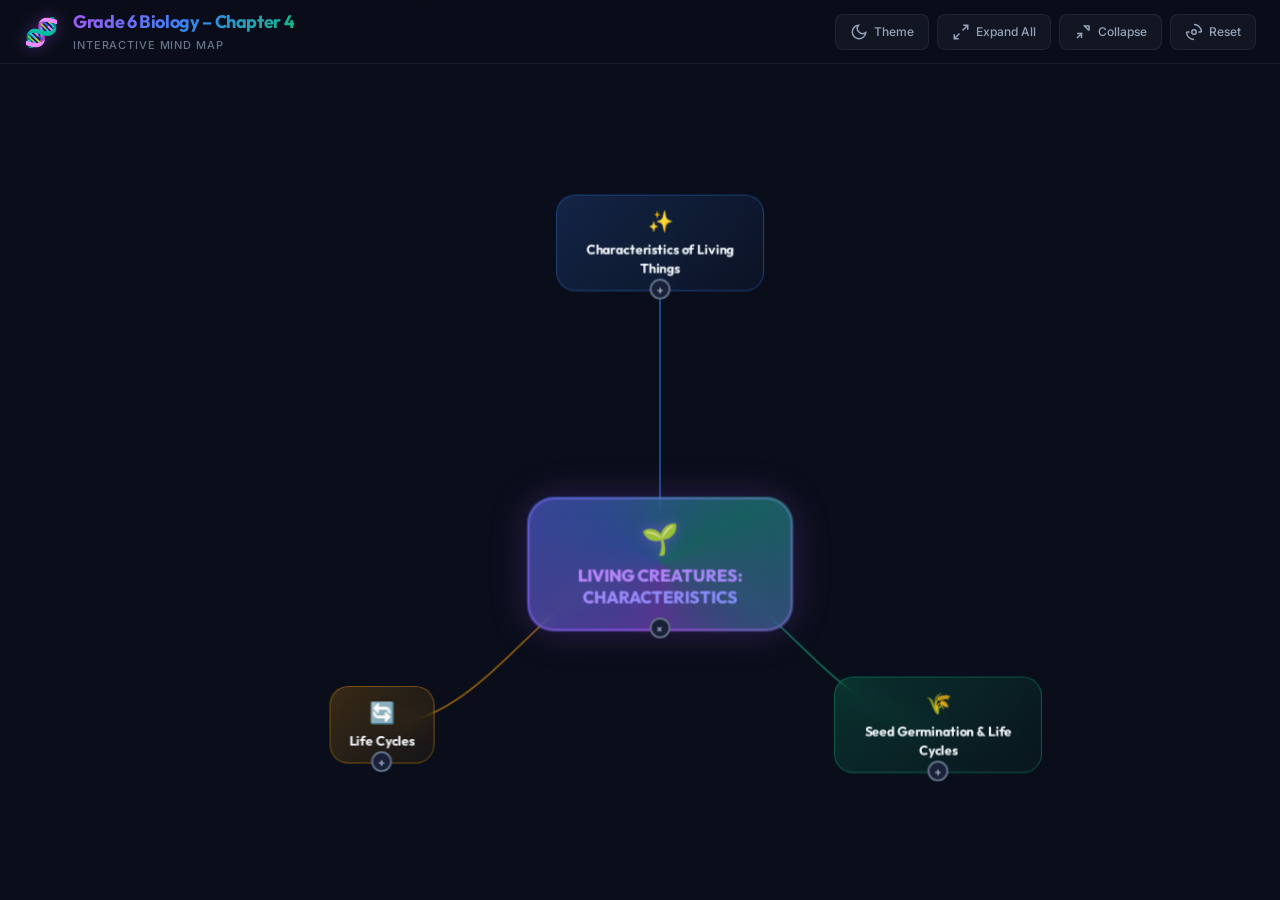
==== CBSE-6STD-Biology-CH10-LivingCreatures/index.html @ 426437a8 "Add files via upload" ====
<!DOCTYPE html>
<html lang="en">

<head>
    <meta charset="UTF-8">
    <meta name="viewport" content="width=device-width, initial-scale=1.0">
    <title>Interactive Mind Map – Grade 6 Biology Chapter 4</title>
    <meta name="description"
        content="Interactive Mind Map for NCERT Grade 6 Biology Chapter 4: Living Creatures: Characteristics. Explore subtopics, micro-concepts, examples and keywords.">
    <link
        href="https://fonts.googleapis.com/css2?family=Inter:wght@400;500;600;700;800;900&family=Outfit:wght@400;500;600;700;800&display=swap"
        rel="stylesheet">
    <link rel="stylesheet" href="style.css">
</head>

<body>
    <!-- Floating particles background -->
    <div class="particles" id="particles"></div>

    <!-- Header / Toolbar -->
    <header class="toolbar" id="toolbar">
        <div class="toolbar-left">
            <div class="logo">🧬</div>
            <div class="toolbar-title">
                <h1>Grade 6 Biology – Chapter 4</h1>
                <span class="toolbar-subtitle">Interactive Mind Map</span>
            </div>
        </div>
        <div class="toolbar-right">
            <button class="btn-tool" id="btnTheme" title="Toggle Theme">
                <svg width="18" height="18" viewBox="0 0 24 24" fill="none" stroke="currentColor" stroke-width="2"
                    class="icon-sun" style="display: none;">
                    <circle cx="12" cy="12" r="5" />
                    <line x1="12" y1="1" x2="12" y2="3" />
                    <line x1="12" y1="21" x2="12" y2="23" />
                    <line x1="4.22" y1="4.22" x2="5.64" y2="5.64" />
                    <line x1="18.36" y1="18.36" x2="19.78" y2="19.78" />
                    <line x1="1" y1="12" x2="3" y2="12" />
                    <line x1="21" y1="12" x2="23" y2="12" />
                    <line x1="4.22" y1="19.78" x2="5.64" y2="18.36" />
                    <line x1="18.36" y1="5.64" x2="19.78" y2="4.22" />
                </svg>
                <svg width="18" height="18" viewBox="0 0 24 24" fill="none" stroke="currentColor" stroke-width="2"
                    class="icon-moon">
                    <path d="M21 12.79A9 9 0 1 1 11.21 3 7 7 0 0 0 21 12.79z" />
                </svg>
                <span>Theme</span>
            </button>
            <button class="btn-tool" id="btnExpandAll" title="Expand All">
                <svg width="18" height="18" viewBox="0 0 24 24" fill="none" stroke="currentColor" stroke-width="2">
                    <path d="M15 3h6v6M9 21H3v-6M21 3l-7 7M3 21l7-7" />
                </svg>
                <span>Expand All</span>
            </button>
            <button class="btn-tool" id="btnCollapseAll" title="Collapse All">
                <svg width="18" height="18" viewBox="0 0 24 24" fill="none" stroke="currentColor" stroke-width="2">
                    <path d="M4 14h6v6M14 4h6v6M20 10l-7-7M4 20l7-7" />
                </svg>
                <span>Collapse</span>
            </button>
            <button class="btn-tool" id="btnReset" title="Reset View">
                <svg width="18" height="18" viewBox="0 0 24 24" fill="none" stroke="currentColor" stroke-width="2">
                    <circle cx="12" cy="12" r="3" />
                    <path d="M12 2a10 10 0 0 1 10 10" />
                    <path d="M12 22a10 10 0 0 1-10-10" />
                    <path d="M22 12h-4M2 12h4" />
                </svg>
                <span>Reset</span>
            </button>
        </div>
    </header>

    <!-- Main Mind Map Container -->
    <div class="mindmap-viewport" id="mindmapViewport">
        <div class="mindmap-canvas" id="mindmapCanvas">
            <!-- SVG layer for connections -->
            <svg class="connections-layer" id="connectionsLayer"></svg>
            <!-- Nodes will be generated by JS -->
        </div>
    </div>

    <!-- Detail Panel (slide-in) -->
    <div class="detail-panel" id="detailPanel">
        <button class="detail-close" id="detailClose">✕</button>
        <div class="detail-content" id="detailContent"></div>
    </div>

    <!-- Quiz Modal -->
    <div class="quiz-overlay" id="quizOverlay">
        <div class="quiz-modal" id="quizModal">
            <button class="quiz-close" id="quizClose">✕</button>
            <div class="quiz-content" id="quizContent"></div>
        </div>
    </div>

    <!-- Toast notifications -->
    <div class="toast-container" id="toastContainer"></div>

    <script src="mindmap-data.js"></script>
    <script src="mindmap.js"></script>
</body>

</html>
---- CBSE-6STD-Biology-CH10-LivingCreatures/style.css ----
/* ============================================
   DESIGN SYSTEM — Interactive Mind Map
   ============================================ */

:root {
    /* Core palette */
    --bg-primary: #0a0e1a;
    --bg-secondary: #111827;
    --bg-card: #1a2038;
    --bg-glass: rgba(26, 32, 56, 0.85);

    /* Accent colors for branches */
    --color-central: #a855f7;
    --color-central-glow: rgba(168, 85, 247, 0.4);
    --color-branch-1: #3b82f6;
    --color-branch-2: #10b981;
    --color-branch-3: #f59e0b;
    --color-branch-4: #ef4444;
    --color-branch-5: #ec4899;
    --color-branch-6: #06b6d4;

    /* Text */
    --text-primary: #f1f5f9;
    --text-secondary: #94a3b8;
    --text-muted: #64748b;

    /* Misc */
    --border-subtle: rgba(148, 163, 184, 0.1);
    --bg-toolbar: rgba(10, 14, 26, 0.9);
    --shadow-glow: 0 0 30px rgba(168, 85, 247, 0.3);
    --radius-sm: 8px;
    --radius-md: 14px;
    --radius-lg: 20px;
    --radius-xl: 28px;

    /* Transitions */
    --ease-smooth: cubic-bezier(0.25, 0.46, 0.45, 0.94);
    --ease-bounce: cubic-bezier(0.68, -0.55, 0.265, 1.55);
}

/* ============ LIGHT THEME ============ */
body.light-theme {
    /* Core palette */
    --bg-primary: #f8fafc;
    --bg-secondary: #ffffff;
    --bg-card: #ffffff;
    --bg-glass: rgba(255, 255, 255, 0.85);

    /* Text */
    --text-primary: #0f172a;
    --text-secondary: #334155;
    --text-muted: #64748b;

    /* Misc */
    --border-subtle: rgba(15, 23, 42, 0.1);
    --bg-toolbar: rgba(248, 250, 252, 0.9);
    --shadow-glow: 0 4px 20px rgba(0, 0, 0, 0.08);
}

body.light-theme .icon-moon {
    display: none !important;
}

body.light-theme .icon-sun {
    display: block !important;
}

/* ============ RESET ============ */
*,
*::before,
*::after {
    margin: 0;
    padding: 0;
    box-sizing: border-box;
}

html {
    scroll-behavior: smooth;
}

body {
    font-family: 'Inter', 'Outfit', -apple-system, sans-serif;
    background: var(--bg-primary);
    color: var(--text-primary);
    overflow: hidden;
    height: 100vh;
    width: 100vw;
    -webkit-font-smoothing: antialiased;
}

/* ============ PARTICLES BG ============ */
.particles {
    position: fixed;
    top: 0;
    left: 0;
    width: 100%;
    height: 100%;
    pointer-events: none;
    z-index: 0;
    overflow: hidden;
}

.particle {
    position: absolute;
    border-radius: 50%;
    opacity: 0.15;
    animation: floatParticle linear infinite;
}

@keyframes floatParticle {
    0% {
        transform: translateY(100vh) scale(0);
        opacity: 0;
    }

    10% {
        opacity: 0.15;
    }

    90% {
        opacity: 0.15;
    }

    100% {
        transform: translateY(-10vh) scale(1);
        opacity: 0;
    }
}

/* ============ TOOLBAR ============ */
.toolbar {
    position: fixed;
    top: 0;
    left: 0;
    right: 0;
    height: 64px;
    background: var(--bg-toolbar);
    backdrop-filter: blur(20px);
    -webkit-backdrop-filter: blur(20px);
    border-bottom: 1px solid var(--border-subtle);
    display: flex;
    align-items: center;
    justify-content: space-between;
    padding: 0 24px;
    z-index: 100;
}

.toolbar-left {
    display: flex;
    align-items: center;
    gap: 14px;
}

.logo {
    font-size: 28px;
    filter: drop-shadow(0 0 8px var(--color-central-glow));
}

.toolbar-title h1 {
    font-family: 'Outfit', sans-serif;
    font-size: 18px;
    font-weight: 700;
    background: linear-gradient(135deg, #a855f7, #3b82f6, #10b981);
    -webkit-background-clip: text;
    -webkit-text-fill-color: transparent;
    background-clip: text;
    letter-spacing: -0.02em;
}

.toolbar-subtitle {
    font-size: 11px;
    color: var(--text-muted);
    font-weight: 500;
    text-transform: uppercase;
    letter-spacing: 0.08em;
}

.toolbar-right {
    display: flex;
    gap: 8px;
}

.btn-tool {
    display: flex;
    align-items: center;
    gap: 6px;
    padding: 8px 14px;
    background: rgba(255, 255, 255, 0.04);
    border: 1px solid var(--border-subtle);
    border-radius: var(--radius-sm);
    color: var(--text-secondary);
    font-family: 'Inter', sans-serif;
    font-size: 12px;
    font-weight: 500;
    cursor: pointer;
    transition: all 0.25s var(--ease-smooth);
}

.btn-tool:hover {
    background: rgba(168, 85, 247, 0.1);
    border-color: rgba(168, 85, 247, 0.3);
    color: var(--text-primary);
    transform: translateY(-1px);
}

/* ============ MINDMAP VIEWPORT ============ */
.mindmap-viewport {
    position: fixed;
    top: 64px;
    left: 0;
    right: 0;
    bottom: 0;
    overflow: hidden;
    z-index: 1;
    cursor: grab;
}

.mindmap-viewport:active {
    cursor: grabbing;
}

.mindmap-canvas {
    position: absolute;
    width: 6000px;
    height: 4000px;
    transform-origin: 0 0;
    will-change: transform;
}

.connections-layer {
    position: absolute;
    top: 0;
    left: 0;
    width: 100%;
    height: 100%;
    pointer-events: none;
    z-index: 1;
}

/* ============ MIND MAP NODE ============ */
.mm-node {
    position: absolute;
    border-radius: var(--radius-md);
    padding: 14px 20px;
    cursor: pointer;
    user-select: none;
    transition: all 0.4s var(--ease-smooth);
    z-index: 10;
    transform: scale(0);
    opacity: 0;
    backdrop-filter: blur(12px);
    -webkit-backdrop-filter: blur(12px);
    max-width: 240px;
    text-align: center;
}

.mm-node.visible {
    transform: scale(1);
    opacity: 1;
}

.mm-node:hover {
    z-index: 20;
    transform: scale(1.08);
    box-shadow: var(--shadow-glow);
}

.mm-node.pulse {
    animation: nodePulse 0.6s var(--ease-bounce);
}

@keyframes nodePulse {
    0% {
        transform: scale(1);
    }

    40% {
        transform: scale(1.15);
    }

    100% {
        transform: scale(1);
    }
}

/* Central node */
.mm-node.level-0 {
    background: linear-gradient(135deg, rgba(168, 85, 247, 0.25), rgba(59, 130, 246, 0.2));
    border: 2px solid rgba(168, 85, 247, 0.6);
    box-shadow: 0 0 40px rgba(168, 85, 247, 0.25), inset 0 0 30px rgba(168, 85, 247, 0.05);
    padding: 22px 30px;
    max-width: 280px;
    border-radius: var(--radius-xl);
}

.mm-node.level-0 .node-label {
    font-family: 'Outfit', sans-serif;
    font-size: 18px;
    font-weight: 800;
    background: linear-gradient(135deg, #c084fc, #818cf8);
    -webkit-background-clip: text;
    -webkit-text-fill-color: transparent;
    background-clip: text;
}

.mm-node.level-0 .node-emoji {
    font-size: 32px;
    display: block;
    margin-bottom: 8px;
    filter: drop-shadow(0 0 6px rgba(168, 85, 247, 0.5));
}

.mm-node.level-0::before {
    content: '';
    position: absolute;
    inset: -3px;
    border-radius: var(--radius-xl);
    background: conic-gradient(from 180deg, #a855f7, #3b82f6, #10b981, #a855f7);
    z-index: -1;
    opacity: 0.4;
    animation: rotateBorder 6s linear infinite;
}

@keyframes rotateBorder {
    100% {
        filter: hue-rotate(360deg);
    }
}

/* Primary branches (Level 1) */
.mm-node.level-1 {
    padding: 14px 20px;
    border-radius: var(--radius-lg);
    max-width: 220px;
}

.mm-node.level-1 .node-label {
    font-family: 'Outfit', sans-serif;
    font-size: 14px;
    font-weight: 700;
    letter-spacing: -0.01em;
}

.mm-node.level-1 .node-emoji {
    font-size: 22px;
    display: block;
    margin-bottom: 6px;
}

/* Secondary branches (Level 2) */
.mm-node.level-2 {
    padding: 10px 16px;
    border-radius: var(--radius-md);
    max-width: 200px;
}

.mm-node.level-2 .node-label {
    font-size: 12px;
    font-weight: 600;
}

.mm-node.level-2 .node-emoji {
    font-size: 16px;
    margin-right: 6px;
}

/* Tertiary branches (Level 3) */
.mm-node.level-3 {
    padding: 8px 14px;
    border-radius: var(--radius-sm);
    max-width: 180px;
}

.mm-node.level-3 .node-label {
    font-size: 11px;
    font-weight: 500;
    color: var(--text-secondary);
}

.mm-node.level-3 .node-emoji {
    font-size: 13px;
    margin-right: 4px;
}

/* Node expand indicator */
.node-expand-btn {
    position: absolute;
    bottom: -10px;
    left: 50%;
    transform: translateX(-50%);
    width: 22px;
    height: 22px;
    border-radius: 50%;
    background: var(--bg-card);
    border: 2px solid var(--text-muted);
    display: flex;
    align-items: center;
    justify-content: center;
    font-size: 12px;
    font-weight: 700;
    color: var(--text-secondary);
    cursor: pointer;
    transition: all 0.3s var(--ease-smooth);
    z-index: 15;
}

.node-expand-btn:hover {
    transform: translateX(-50%) scale(1.2);
    border-color: var(--color-central);
    color: var(--color-central);
}

.node-expand-btn.expanded {
    transform: translateX(-50%) rotate(45deg);
}

/* Node info icon */
.node-info-btn {
    position: absolute;
    top: -8px;
    right: -8px;
    width: 20px;
    height: 20px;
    border-radius: 50%;
    background: rgba(59, 130, 246, 0.8);
    border: none;
    color: white;
    font-size: 11px;
    font-weight: 700;
    cursor: pointer;
    display: flex;
    align-items: center;
    justify-content: center;
    opacity: 0;
    transition: all 0.3s var(--ease-smooth);
}

.mm-node:hover .node-info-btn {
    opacity: 1;
}

.node-info-btn:hover {
    transform: scale(1.2);
    background: rgba(59, 130, 246, 1);
}

/* Branch color themes */
.branch-1 {
    --branch-color: var(--color-branch-1);
}

.branch-2 {
    --branch-color: var(--color-branch-2);
}

.branch-3 {
    --branch-color: var(--color-branch-3);
}

.branch-4 {
    --branch-color: var(--color-branch-4);
}

.branch-5 {
    --branch-color: var(--color-branch-5);
}

.branch-6 {
    --branch-color: var(--color-branch-6);
}

.mm-node.level-1.branch-1 {
    background: linear-gradient(135deg, rgba(59, 130, 246, 0.2), rgba(59, 130, 246, 0.05));
    border: 1.5px solid rgba(59, 130, 246, 0.4);
}

.mm-node.level-1.branch-2 {
    background: linear-gradient(135deg, rgba(16, 185, 129, 0.2), rgba(16, 185, 129, 0.05));
    border: 1.5px solid rgba(16, 185, 129, 0.4);
}

.mm-node.level-1.branch-3 {
    background: linear-gradient(135deg, rgba(245, 158, 11, 0.2), rgba(245, 158, 11, 0.05));
    border: 1.5px solid rgba(245, 158, 11, 0.4);
}

.mm-node.level-1.branch-4 {
    background: linear-gradient(135deg, rgba(239, 68, 68, 0.2), rgba(239, 68, 68, 0.05));
    border: 1.5px solid rgba(239, 68, 68, 0.4);
}

.mm-node.level-1.branch-5 {
    background: linear-gradient(135deg, rgba(236, 72, 153, 0.2), rgba(236, 72, 153, 0.05));
    border: 1.5px solid rgba(236, 72, 153, 0.4);
}

.mm-node.level-1.branch-6 {
    background: linear-gradient(135deg, rgba(6, 182, 212, 0.2), rgba(6, 182, 212, 0.05));
    border: 1.5px solid rgba(6, 182, 212, 0.4);
}

.mm-node.level-2.branch-1,
.mm-node.level-3.branch-1 {
    background: rgba(59, 130, 246, 0.08);
    border: 1px solid rgba(59, 130, 246, 0.25);
}

.mm-node.level-2.branch-2,
.mm-node.level-3.branch-2 {
    background: rgba(16, 185, 129, 0.08);
    border: 1px solid rgba(16, 185, 129, 0.25);
}

.mm-node.level-2.branch-3,
.mm-node.level-3.branch-3 {
    background: rgba(245, 158, 11, 0.08);
    border: 1px solid rgba(245, 158, 11, 0.25);
}

.mm-node.level-2.branch-4,
.mm-node.level-3.branch-4 {
    background: rgba(239, 68, 68, 0.08);
    border: 1px solid rgba(239, 68, 68, 0.25);
}

.mm-node.level-2.branch-5,
.mm-node.level-3.branch-5 {
    background: rgba(236, 72, 153, 0.08);
    border: 1px solid rgba(236, 72, 153, 0.25);
}

.mm-node.level-2.branch-6,
.mm-node.level-3.branch-6 {
    background: rgba(6, 182, 212, 0.08);
    border: 1px solid rgba(6, 182, 212, 0.25);
}

/* Connection paths */
.connection-path {
    fill: none;
    stroke-width: 2;
    opacity: 0.5;
    transition: opacity 0.4s var(--ease-smooth);
}

.connection-path.branch-1 {
    stroke: var(--color-branch-1);
}

.connection-path.branch-2 {
    stroke: var(--color-branch-2);
}

.connection-path.branch-3 {
    stroke: var(--color-branch-3);
}

.connection-path.branch-4 {
    stroke: var(--color-branch-4);
}

.connection-path.branch-5 {
    stroke: var(--color-branch-5);
}

.connection-path.branch-6 {
    stroke: var(--color-branch-6);
}

.connection-path.central {
    stroke: var(--color-central);
}

/* ============ DETAIL PANEL ============ */
.detail-panel {
    position: fixed;
    top: 64px;
    right: -460px;
    width: 440px;
    bottom: 0;
    background: rgba(17, 24, 39, 0.97);
    backdrop-filter: blur(30px);
    -webkit-backdrop-filter: blur(30px);
    border-left: 1px solid var(--border-subtle);
    z-index: 90;
    transition: right 0.45s var(--ease-smooth);
    overflow-y: auto;
    padding: 28px 24px;
}

.detail-panel.open {
    right: 0;
}

.detail-close {
    position: absolute;
    top: 16px;
    right: 16px;
    width: 32px;
    height: 32px;
    border-radius: 50%;
    background: rgba(255, 255, 255, 0.05);
    border: 1px solid var(--border-subtle);
    color: var(--text-secondary);
    font-size: 16px;
    cursor: pointer;
    display: flex;
    align-items: center;
    justify-content: center;
    transition: all 0.25s var(--ease-smooth);
}

.detail-close:hover {
    background: rgba(239, 68, 68, 0.15);
    border-color: rgba(239, 68, 68, 0.3);
    color: #ef4444;
}

.detail-content h2 {
    font-family: 'Outfit', sans-serif;
    font-size: 22px;
    font-weight: 800;
    margin-bottom: 8px;
    background: linear-gradient(135deg, #c084fc, #60a5fa);
    -webkit-background-clip: text;
    -webkit-text-fill-color: transparent;
    background-clip: text;
}

.detail-content .detail-emoji {
    font-size: 40px;
    margin-bottom: 12px;
    display: block;
}

.detail-content .detail-description {
    font-size: 14px;
    line-height: 1.7;
    color: var(--text-secondary);
    margin-bottom: 20px;
}

.detail-content .detail-section {
    margin-bottom: 20px;
}

.detail-content .detail-section h3 {
    font-size: 13px;
    font-weight: 700;
    text-transform: uppercase;
    letter-spacing: 0.05em;
    color: var(--text-muted);
    margin-bottom: 10px;
    display: flex;
    align-items: center;
    gap: 6px;
}

.detail-content .keyword-tags {
    display: flex;
    flex-wrap: wrap;
    gap: 6px;
}

.detail-content .keyword-tag {
    padding: 5px 12px;
    font-size: 11px;
    font-weight: 600;
    border-radius: 20px;
    background: rgba(168, 85, 247, 0.1);
    border: 1px solid rgba(168, 85, 247, 0.25);
    color: #c084fc;
    transition: all 0.25s var(--ease-smooth);
}

.detail-content .keyword-tag:hover {
    background: rgba(168, 85, 247, 0.2);
    transform: translateY(-1px);
}

.detail-content .fact-card {
    background: rgba(59, 130, 246, 0.08);
    border: 1px solid rgba(59, 130, 246, 0.2);
    border-radius: var(--radius-md);
    padding: 14px 16px;
    margin-bottom: 10px;
}

.detail-content .fact-card p {
    font-size: 13px;
    line-height: 1.6;
    color: var(--text-secondary);
}

.detail-content .fact-card .fact-icon {
    font-size: 20px;
    margin-bottom: 8px;
    display: block;
}

.detail-content .quiz-btn {
    display: flex;
    align-items: center;
    gap: 8px;
    width: 100%;
    padding: 14px 20px;
    background: linear-gradient(135deg, rgba(168, 85, 247, 0.2), rgba(59, 130, 246, 0.15));
    border: 1px solid rgba(168, 85, 247, 0.3);
    border-radius: var(--radius-md);
    color: var(--text-primary);
    font-family: 'Inter', sans-serif;
    font-size: 14px;
    font-weight: 600;
    cursor: pointer;
    transition: all 0.3s var(--ease-smooth);
    margin-top: 10px;
}

.detail-content .quiz-btn:hover {
    background: linear-gradient(135deg, rgba(168, 85, 247, 0.3), rgba(59, 130, 246, 0.25));
    transform: translateY(-2px);
    box-shadow: 0 8px 25px rgba(168, 85, 247, 0.2);
}

/* ============ QUIZ MODAL ============ */
.quiz-overlay {
    position: fixed;
    inset: 0;
    background: rgba(0, 0, 0, 0.7);
    backdrop-filter: blur(8px);
    -webkit-backdrop-filter: blur(8px);
    z-index: 200;
    display: flex;
    align-items: center;
    justify-content: center;
    opacity: 0;
    pointer-events: none;
    transition: opacity 0.35s var(--ease-smooth);
}

.quiz-overlay.open {
    opacity: 1;
    pointer-events: all;
}

.quiz-modal {
    background: var(--bg-secondary);
    border: 1px solid var(--border-subtle);
    border-radius: var(--radius-lg);
    padding: 32px;
    max-width: 500px;
    width: 90%;
    position: relative;
    transform: scale(0.9) translateY(20px);
    transition: transform 0.4s var(--ease-bounce);
}

.quiz-overlay.open .quiz-modal {
    transform: scale(1) translateY(0);
}

.quiz-close {
    position: absolute;
    top: 14px;
    right: 14px;
    width: 28px;
    height: 28px;
    border-radius: 50%;
    background: rgba(255, 255, 255, 0.05);
    border: 1px solid var(--border-subtle);
    color: var(--text-secondary);
    font-size: 14px;
    cursor: pointer;
    display: flex;
    align-items: center;
    justify-content: center;
}

.quiz-content h3 {
    font-family: 'Outfit', sans-serif;
    font-size: 20px;
    font-weight: 700;
    margin-bottom: 6px;
    color: var(--text-primary);
}

.quiz-content .quiz-topic {
    font-size: 12px;
    color: var(--text-muted);
    text-transform: uppercase;
    letter-spacing: 0.05em;
    margin-bottom: 18px;
}

.quiz-content .quiz-question {
    font-size: 15px;
    line-height: 1.6;
    color: var(--text-secondary);
    margin-bottom: 20px;
}

.quiz-content .quiz-options {
    display: flex;
    flex-direction: column;
    gap: 10px;
}

.quiz-content .quiz-option {
    display: flex;
    align-items: center;
    gap: 12px;
    padding: 14px 18px;
    border-radius: var(--radius-md);
    background: rgba(255, 255, 255, 0.03);
    border: 1px solid var(--border-subtle);
    cursor: pointer;
    transition: all 0.25s var(--ease-smooth);
    font-size: 14px;
    color: var(--text-secondary);
}

.quiz-content .quiz-option:hover {
    background: rgba(168, 85, 247, 0.08);
    border-color: rgba(168, 85, 247, 0.3);
    color: var(--text-primary);
}

.quiz-content .quiz-option.correct {
    background: rgba(16, 185, 129, 0.15);
    border-color: rgba(16, 185, 129, 0.4);
    color: #10b981;
}

.quiz-content .quiz-option.incorrect {
    background: rgba(239, 68, 68, 0.12);
    border-color: rgba(239, 68, 68, 0.35);
    color: #ef4444;
}

.quiz-content .quiz-option .option-letter {
    width: 28px;
    height: 28px;
    border-radius: 50%;
    background: rgba(255, 255, 255, 0.05);
    font-weight: 700;
    font-size: 12px;
    display: flex;
    align-items: center;
    justify-content: center;
    flex-shrink: 0;
}

.quiz-feedback {
    margin-top: 16px;
    padding: 14px 16px;
    border-radius: var(--radius-md);
    font-size: 13px;
    line-height: 1.6;
    display: none;
}

.quiz-feedback.show {
    display: block;
}

.quiz-feedback.correct-fb {
    background: rgba(16, 185, 129, 0.1);
    border: 1px solid rgba(16, 185, 129, 0.25);
    color: #6ee7b7;
}

.quiz-feedback.incorrect-fb {
    background: rgba(239, 68, 68, 0.1);
    border: 1px solid rgba(239, 68, 68, 0.25);
    color: #fca5a5;
}

.quiz-next-btn {
    margin-top: 16px;
    padding: 12px 24px;
    background: linear-gradient(135deg, var(--color-central), var(--color-branch-1));
    border: none;
    border-radius: var(--radius-sm);
    color: white;
    font-family: 'Inter', sans-serif;
    font-size: 14px;
    font-weight: 600;
    cursor: pointer;
    display: none;
    transition: all 0.25s var(--ease-smooth);
}

.quiz-next-btn.show {
    display: inline-block;
}

.quiz-next-btn:hover {
    transform: translateY(-2px);
    box-shadow: 0 6px 20px rgba(168, 85, 247, 0.3);
}

/* ============ TOAST ============ */
.toast-container {
    position: fixed;
    bottom: 24px;
    left: 50%;
    transform: translateX(-50%);
    z-index: 300;
    display: flex;
    flex-direction: column;
    align-items: center;
    gap: 8px;
}

.toast {
    padding: 12px 24px;
    background: rgba(17, 24, 39, 0.95);
    backdrop-filter: blur(12px);
    border: 1px solid var(--border-subtle);
    border-radius: var(--radius-sm);
    font-size: 13px;
    font-weight: 500;
    color: var(--text-primary);
    animation: toastIn 0.4s var(--ease-bounce), toastOut 0.4s 2.6s var(--ease-smooth) forwards;
    box-shadow: 0 8px 30px rgba(0, 0, 0, 0.4);
}

.toast.success {
    border-color: rgba(16, 185, 129, 0.3);
}

.toast.info {
    border-color: rgba(59, 130, 246, 0.3);
}

@keyframes toastIn {
    from {
        transform: translateY(20px);
        opacity: 0;
    }

    to {
        transform: translateY(0);
        opacity: 1;
    }
}

@keyframes toastOut {
    from {
        transform: translateY(0);
        opacity: 1;
    }

    to {
        transform: translateY(20px);
        opacity: 0;
    }
}

/* ============ SCROLLBAR ============ */
::-webkit-scrollbar {
    width: 6px;
}

::-webkit-scrollbar-track {
    background: transparent;
}

::-webkit-scrollbar-thumb {
    background: rgba(148, 163, 184, 0.15);
    border-radius: 3px;
}

::-webkit-scrollbar-thumb:hover {
    background: rgba(148, 163, 184, 0.25);
}

/* ============ RESPONSIVE ============ */
@media (max-width: 768px) {
    .toolbar-right .btn-tool span {
        display: none;
    }

    .btn-tool {
        padding: 8px 10px;
    }

    .detail-panel {
        width: 100%;
        right: -100%;
    }

    .toolbar-title h1 {
        font-size: 15px;
    }

    .mm-node.level-0 {
        padding: 16px 22px;
        max-width: 220px;
    }

    .mm-node.level-0 .node-label {
        font-size: 15px;
    }
}
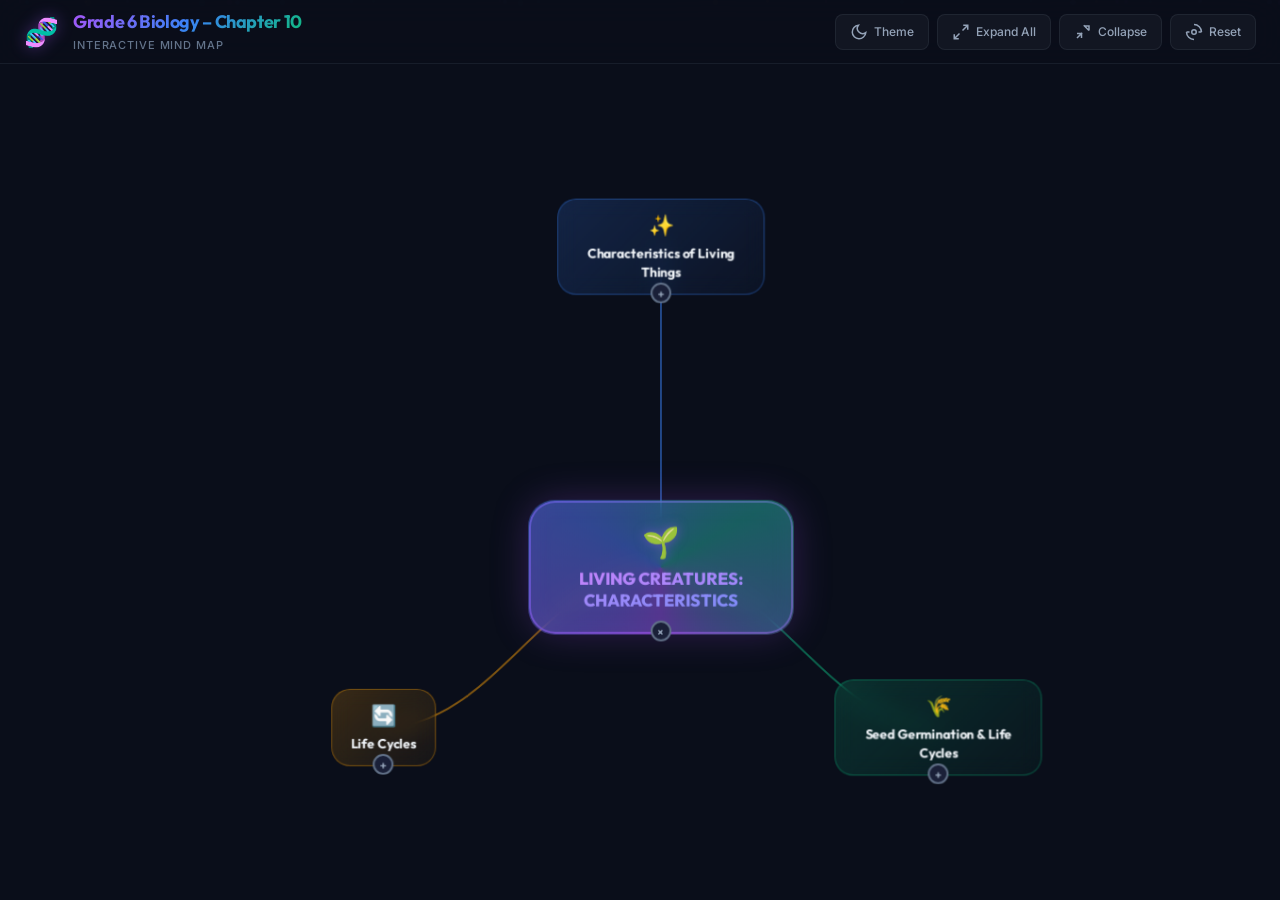
==== commit c4cf54ad: "Add files via upload" ====
--- a/CBSE-6STD-Biology-CH10-LivingCreatures/index.html
+++ b/CBSE-6STD-Biology-CH10-LivingCreatures/index.html
@@ -4,9 +4,9 @@
 <head>
     <meta charset="UTF-8">
     <meta name="viewport" content="width=device-width, initial-scale=1.0">
-    <title>Interactive Mind Map – Grade 6 Biology Chapter 4</title>
+    <title>Interactive Mind Map – Grade 6 Biology Chapter 10</title>
     <meta name="description"
-        content="Interactive Mind Map for NCERT Grade 6 Biology Chapter 4: Living Creatures: Characteristics. Explore subtopics, micro-concepts, examples and keywords.">
+        content="Interactive Mind Map for NCERT Grade 6 Biology Chapter 10: Living Creatures: Exploring their Characteristics. Explore subtopics, micro-concepts, examples and keywords.">
     <link
         href="https://fonts.googleapis.com/css2?family=Inter:wght@400;500;600;700;800;900&family=Outfit:wght@400;500;600;700;800&display=swap"
         rel="stylesheet">
@@ -22,7 +22,7 @@
         <div class="toolbar-left">
             <div class="logo">🧬</div>
             <div class="toolbar-title">
-                <h1>Grade 6 Biology – Chapter 4</h1>
+                <h1>Grade 6 Biology – Chapter 10</h1>
                 <span class="toolbar-subtitle">Interactive Mind Map</span>
             </div>
         </div>
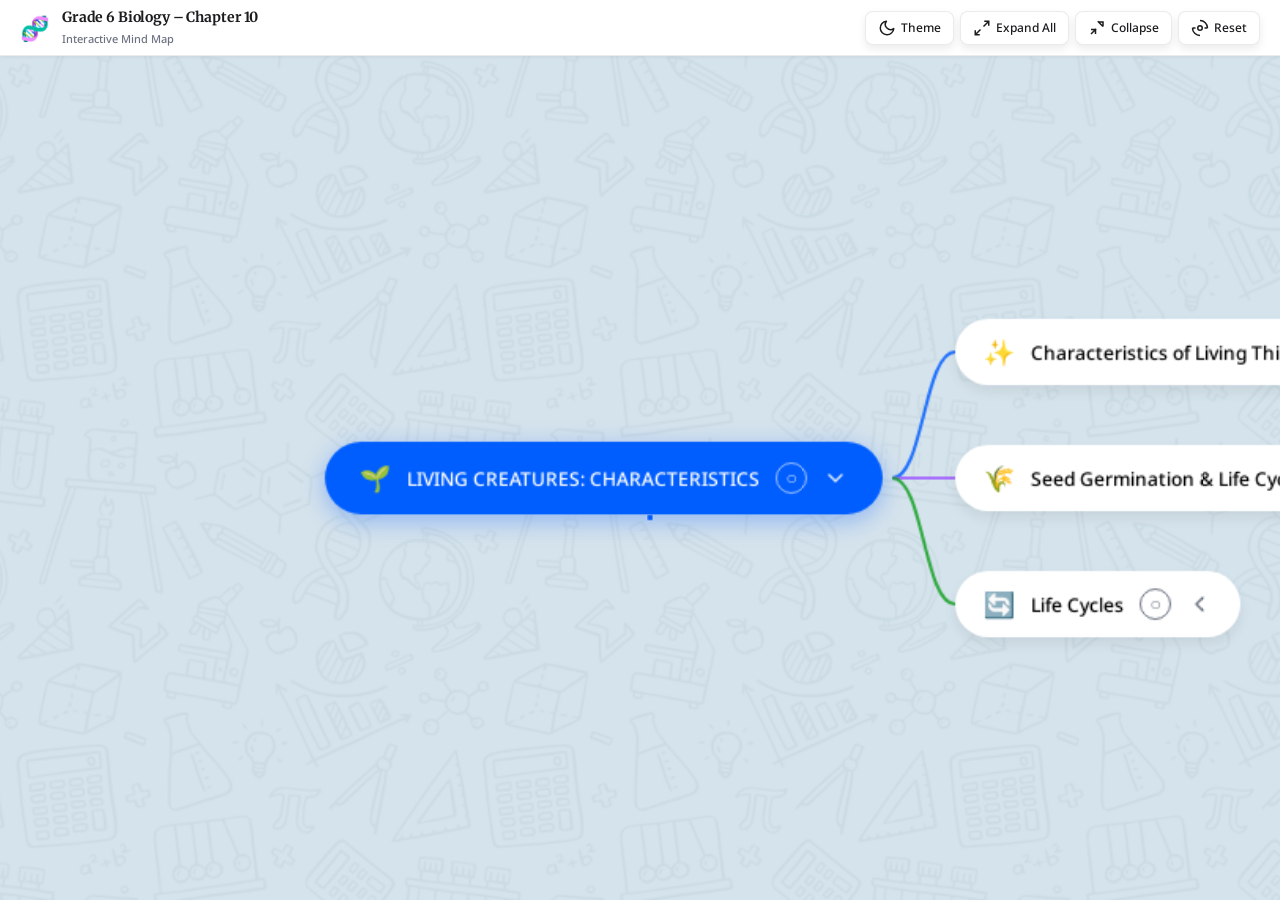
==== commit 33be067b: "Add files via upload" ====
--- a/CBSE-6STD-Biology-CH10-LivingCreatures/index.html
+++ b/CBSE-6STD-Biology-CH10-LivingCreatures/index.html
@@ -8,7 +8,7 @@
     <meta name="description"
         content="Interactive Mind Map for NCERT Grade 6 Biology Chapter 10: Living Creatures: Exploring their Characteristics. Explore subtopics, micro-concepts, examples and keywords.">
     <link
-        href="https://fonts.googleapis.com/css2?family=Inter:wght@400;500;600;700;800;900&family=Outfit:wght@400;500;600;700;800&display=swap"
+        href="https://fonts.googleapis.com/css2?family=Merriweather:wght@400;700&family=Noto+Sans:wght@400;500;600;700&display=swap"
         rel="stylesheet">
     <link rel="stylesheet" href="style.css">
 </head>
@@ -28,21 +28,21 @@
         </div>
         <div class="toolbar-right">
             <button class="btn-tool" id="btnTheme" title="Toggle Theme">
-                <svg width="18" height="18" viewBox="0 0 24 24" fill="none" stroke="currentColor" stroke-width="2"
-                    class="icon-sun" style="display: none;">
-                    <circle cx="12" cy="12" r="5" />
-                    <line x1="12" y1="1" x2="12" y2="3" />
-                    <line x1="12" y1="21" x2="12" y2="23" />
-                    <line x1="4.22" y1="4.22" x2="5.64" y2="5.64" />
-                    <line x1="18.36" y1="18.36" x2="19.78" y2="19.78" />
-                    <line x1="1" y1="12" x2="3" y2="12" />
-                    <line x1="21" y1="12" x2="23" y2="12" />
-                    <line x1="4.22" y1="19.78" x2="5.64" y2="18.36" />
-                    <line x1="18.36" y1="5.64" x2="19.78" y2="4.22" />
+                <!-- Sun icon (shown in dark mode to switch to light) -->
+                <svg class="icon-sun" width="18" height="18" viewBox="0 0 24 24" fill="none" stroke="currentColor" stroke-width="2" stroke-linecap="round" stroke-linejoin="round">
+                    <circle cx="12" cy="12" r="5"/>
+                    <line x1="12" y1="1" x2="12" y2="3"/>
+                    <line x1="12" y1="21" x2="12" y2="23"/>
+                    <line x1="4.22" y1="4.22" x2="5.64" y2="5.64"/>
+                    <line x1="18.36" y1="18.36" x2="19.78" y2="19.78"/>
+                    <line x1="1" y1="12" x2="3" y2="12"/>
+                    <line x1="21" y1="12" x2="23" y2="12"/>
+                    <line x1="4.22" y1="19.78" x2="5.64" y2="18.36"/>
+                    <line x1="18.36" y1="5.64" x2="19.78" y2="4.22"/>
                 </svg>
-                <svg width="18" height="18" viewBox="0 0 24 24" fill="none" stroke="currentColor" stroke-width="2"
-                    class="icon-moon">
-                    <path d="M21 12.79A9 9 0 1 1 11.21 3 7 7 0 0 0 21 12.79z" />
+                <!-- Moon icon (shown in light mode to switch to dark) -->
+                <svg class="icon-moon" width="18" height="18" viewBox="0 0 24 24" fill="none" stroke="currentColor" stroke-width="2" stroke-linecap="round" stroke-linejoin="round">
+                    <path d="M21 12.79A9 9 0 1 1 11.21 3 7 7 0 0 0 21 12.79z"/>
                 </svg>
                 <span>Theme</span>
             </button>
@@ -100,4 +100,4 @@
     <script src="mindmap.js"></script>
 </body>
 
-</html>
+</html>
--- a/CBSE-6STD-Biology-CH10-LivingCreatures/style.css
+++ b/CBSE-6STD-Biology-CH10-LivingCreatures/style.css
@@ -1,1005 +1,787 @@
-/* ============================================
-   DESIGN SYSTEM — Interactive Mind Map
-   ============================================ */
-
-:root {
-    /* Core palette */
-    --bg-primary: #0a0e1a;
-    --bg-secondary: #111827;
-    --bg-card: #1a2038;
-    --bg-glass: rgba(26, 32, 56, 0.85);
-
-    /* Accent colors for branches */
-    --color-central: #a855f7;
-    --color-central-glow: rgba(168, 85, 247, 0.4);
-    --color-branch-1: #3b82f6;
-    --color-branch-2: #10b981;
-    --color-branch-3: #f59e0b;
-    --color-branch-4: #ef4444;
-    --color-branch-5: #ec4899;
-    --color-branch-6: #06b6d4;
-
-    /* Text */
-    --text-primary: #f1f5f9;
-    --text-secondary: #94a3b8;
-    --text-muted: #64748b;
-
-    /* Misc */
-    --border-subtle: rgba(148, 163, 184, 0.1);
-    --bg-toolbar: rgba(10, 14, 26, 0.9);
-    --shadow-glow: 0 0 30px rgba(168, 85, 247, 0.3);
-    --radius-sm: 8px;
-    --radius-md: 14px;
-    --radius-lg: 20px;
-    --radius-xl: 28px;
-
-    /* Transitions */
-    --ease-smooth: cubic-bezier(0.25, 0.46, 0.45, 0.94);
-    --ease-bounce: cubic-bezier(0.68, -0.55, 0.265, 1.55);
-}
-
-/* ============ LIGHT THEME ============ */
-body.light-theme {
-    /* Core palette */
-    --bg-primary: #f8fafc;
-    --bg-secondary: #ffffff;
-    --bg-card: #ffffff;
-    --bg-glass: rgba(255, 255, 255, 0.85);
-
-    /* Text */
-    --text-primary: #0f172a;
-    --text-secondary: #334155;
-    --text-muted: #64748b;
-
-    /* Misc */
-    --border-subtle: rgba(15, 23, 42, 0.1);
-    --bg-toolbar: rgba(248, 250, 252, 0.9);
-    --shadow-glow: 0 4px 20px rgba(0, 0, 0, 0.08);
-}
-
-body.light-theme .icon-moon {
-    display: none !important;
-}
-
-body.light-theme .icon-sun {
-    display: block !important;
-}
-
-/* ============ RESET ============ */
-*,
-*::before,
-*::after {
-    margin: 0;
-    padding: 0;
-    box-sizing: border-box;
-}
-
-html {
-    scroll-behavior: smooth;
-}
-
-body {
-    font-family: 'Inter', 'Outfit', -apple-system, sans-serif;
-    background: var(--bg-primary);
-    color: var(--text-primary);
-    overflow: hidden;
-    height: 100vh;
-    width: 100vw;
-    -webkit-font-smoothing: antialiased;
-}
-
-/* ============ PARTICLES BG ============ */
-.particles {
-    position: fixed;
-    top: 0;
-    left: 0;
-    width: 100%;
-    height: 100%;
-    pointer-events: none;
-    z-index: 0;
-    overflow: hidden;
-}
-
-.particle {
-    position: absolute;
-    border-radius: 50%;
-    opacity: 0.15;
-    animation: floatParticle linear infinite;
-}
-
-@keyframes floatParticle {
-    0% {
-        transform: translateY(100vh) scale(0);
-        opacity: 0;
-    }
-
-    10% {
-        opacity: 0.15;
-    }
-
-    90% {
-        opacity: 0.15;
-    }
-
-    100% {
-        transform: translateY(-10vh) scale(1);
-        opacity: 0;
-    }
-}
-
-/* ============ TOOLBAR ============ */
-.toolbar {
-    position: fixed;
-    top: 0;
-    left: 0;
-    right: 0;
-    height: 64px;
-    background: var(--bg-toolbar);
-    backdrop-filter: blur(20px);
-    -webkit-backdrop-filter: blur(20px);
-    border-bottom: 1px solid var(--border-subtle);
-    display: flex;
-    align-items: center;
-    justify-content: space-between;
-    padding: 0 24px;
-    z-index: 100;
-}
-
-.toolbar-left {
-    display: flex;
-    align-items: center;
-    gap: 14px;
-}
-
-.logo {
-    font-size: 28px;
-    filter: drop-shadow(0 0 8px var(--color-central-glow));
-}
-
-.toolbar-title h1 {
-    font-family: 'Outfit', sans-serif;
-    font-size: 18px;
-    font-weight: 700;
-    background: linear-gradient(135deg, #a855f7, #3b82f6, #10b981);
-    -webkit-background-clip: text;
-    -webkit-text-fill-color: transparent;
-    background-clip: text;
-    letter-spacing: -0.02em;
-}
-
-.toolbar-subtitle {
-    font-size: 11px;
-    color: var(--text-muted);
-    font-weight: 500;
-    text-transform: uppercase;
-    letter-spacing: 0.08em;
-}
-
-.toolbar-right {
-    display: flex;
-    gap: 8px;
-}
-
-.btn-tool {
-    display: flex;
-    align-items: center;
-    gap: 6px;
-    padding: 8px 14px;
-    background: rgba(255, 255, 255, 0.04);
-    border: 1px solid var(--border-subtle);
-    border-radius: var(--radius-sm);
-    color: var(--text-secondary);
-    font-family: 'Inter', sans-serif;
-    font-size: 12px;
-    font-weight: 500;
-    cursor: pointer;
-    transition: all 0.25s var(--ease-smooth);
-}
-
-.btn-tool:hover {
-    background: rgba(168, 85, 247, 0.1);
-    border-color: rgba(168, 85, 247, 0.3);
-    color: var(--text-primary);
-    transform: translateY(-1px);
-}
-
-/* ============ MINDMAP VIEWPORT ============ */
-.mindmap-viewport {
-    position: fixed;
-    top: 64px;
-    left: 0;
-    right: 0;
-    bottom: 0;
-    overflow: hidden;
-    z-index: 1;
-    cursor: grab;
-}
-
-.mindmap-viewport:active {
-    cursor: grabbing;
-}
-
-.mindmap-canvas {
-    position: absolute;
-    width: 6000px;
-    height: 4000px;
-    transform-origin: 0 0;
-    will-change: transform;
-}
-
-.connections-layer {
-    position: absolute;
-    top: 0;
-    left: 0;
-    width: 100%;
-    height: 100%;
-    pointer-events: none;
-    z-index: 1;
-}
-
-/* ============ MIND MAP NODE ============ */
-.mm-node {
-    position: absolute;
-    border-radius: var(--radius-md);
-    padding: 14px 20px;
-    cursor: pointer;
-    user-select: none;
-    transition: all 0.4s var(--ease-smooth);
-    z-index: 10;
-    transform: scale(0);
-    opacity: 0;
-    backdrop-filter: blur(12px);
-    -webkit-backdrop-filter: blur(12px);
-    max-width: 240px;
-    text-align: center;
-}
-
-.mm-node.visible {
-    transform: scale(1);
-    opacity: 1;
-}
-
-.mm-node:hover {
-    z-index: 20;
-    transform: scale(1.08);
-    box-shadow: var(--shadow-glow);
-}
-
-.mm-node.pulse {
-    animation: nodePulse 0.6s var(--ease-bounce);
-}
-
-@keyframes nodePulse {
-    0% {
-        transform: scale(1);
-    }
-
-    40% {
-        transform: scale(1.15);
-    }
-
-    100% {
-        transform: scale(1);
-    }
-}
-
-/* Central node */
-.mm-node.level-0 {
-    background: linear-gradient(135deg, rgba(168, 85, 247, 0.25), rgba(59, 130, 246, 0.2));
-    border: 2px solid rgba(168, 85, 247, 0.6);
-    box-shadow: 0 0 40px rgba(168, 85, 247, 0.25), inset 0 0 30px rgba(168, 85, 247, 0.05);
-    padding: 22px 30px;
-    max-width: 280px;
-    border-radius: var(--radius-xl);
-}
-
-.mm-node.level-0 .node-label {
-    font-family: 'Outfit', sans-serif;
-    font-size: 18px;
-    font-weight: 800;
-    background: linear-gradient(135deg, #c084fc, #818cf8);
-    -webkit-background-clip: text;
-    -webkit-text-fill-color: transparent;
-    background-clip: text;
-}
-
-.mm-node.level-0 .node-emoji {
-    font-size: 32px;
-    display: block;
-    margin-bottom: 8px;
-    filter: drop-shadow(0 0 6px rgba(168, 85, 247, 0.5));
-}
-
-.mm-node.level-0::before {
-    content: '';
-    position: absolute;
-    inset: -3px;
-    border-radius: var(--radius-xl);
-    background: conic-gradient(from 180deg, #a855f7, #3b82f6, #10b981, #a855f7);
-    z-index: -1;
-    opacity: 0.4;
-    animation: rotateBorder 6s linear infinite;
-}
-
-@keyframes rotateBorder {
-    100% {
-        filter: hue-rotate(360deg);
-    }
-}
-
-/* Primary branches (Level 1) */
-.mm-node.level-1 {
-    padding: 14px 20px;
-    border-radius: var(--radius-lg);
-    max-width: 220px;
-}
-
-.mm-node.level-1 .node-label {
-    font-family: 'Outfit', sans-serif;
-    font-size: 14px;
-    font-weight: 700;
-    letter-spacing: -0.01em;
-}
-
-.mm-node.level-1 .node-emoji {
-    font-size: 22px;
-    display: block;
-    margin-bottom: 6px;
-}
-
-/* Secondary branches (Level 2) */
-.mm-node.level-2 {
-    padding: 10px 16px;
-    border-radius: var(--radius-md);
-    max-width: 200px;
-}
-
-.mm-node.level-2 .node-label {
-    font-size: 12px;
-    font-weight: 600;
-}
-
-.mm-node.level-2 .node-emoji {
-    font-size: 16px;
-    margin-right: 6px;
-}
-
-/* Tertiary branches (Level 3) */
-.mm-node.level-3 {
-    padding: 8px 14px;
-    border-radius: var(--radius-sm);
-    max-width: 180px;
-}
-
-.mm-node.level-3 .node-label {
-    font-size: 11px;
-    font-weight: 500;
-    color: var(--text-secondary);
-}
-
-.mm-node.level-3 .node-emoji {
-    font-size: 13px;
-    margin-right: 4px;
-}
-
-/* Node expand indicator */
-.node-expand-btn {
-    position: absolute;
-    bottom: -10px;
-    left: 50%;
-    transform: translateX(-50%);
-    width: 22px;
-    height: 22px;
-    border-radius: 50%;
-    background: var(--bg-card);
-    border: 2px solid var(--text-muted);
-    display: flex;
-    align-items: center;
-    justify-content: center;
-    font-size: 12px;
-    font-weight: 700;
-    color: var(--text-secondary);
-    cursor: pointer;
-    transition: all 0.3s var(--ease-smooth);
-    z-index: 15;
-}
-
-.node-expand-btn:hover {
-    transform: translateX(-50%) scale(1.2);
-    border-color: var(--color-central);
-    color: var(--color-central);
-}
-
-.node-expand-btn.expanded {
-    transform: translateX(-50%) rotate(45deg);
-}
-
-/* Node info icon */
-.node-info-btn {
-    position: absolute;
-    top: -8px;
-    right: -8px;
-    width: 20px;
-    height: 20px;
-    border-radius: 50%;
-    background: rgba(59, 130, 246, 0.8);
-    border: none;
-    color: white;
-    font-size: 11px;
-    font-weight: 700;
-    cursor: pointer;
-    display: flex;
-    align-items: center;
-    justify-content: center;
-    opacity: 0;
-    transition: all 0.3s var(--ease-smooth);
-}
-
-.mm-node:hover .node-info-btn {
-    opacity: 1;
-}
-
-.node-info-btn:hover {
-    transform: scale(1.2);
-    background: rgba(59, 130, 246, 1);
-}
-
-/* Branch color themes */
-.branch-1 {
-    --branch-color: var(--color-branch-1);
-}
-
-.branch-2 {
-    --branch-color: var(--color-branch-2);
-}
-
-.branch-3 {
-    --branch-color: var(--color-branch-3);
-}
-
-.branch-4 {
-    --branch-color: var(--color-branch-4);
-}
-
-.branch-5 {
-    --branch-color: var(--color-branch-5);
-}
-
-.branch-6 {
-    --branch-color: var(--color-branch-6);
-}
-
-.mm-node.level-1.branch-1 {
-    background: linear-gradient(135deg, rgba(59, 130, 246, 0.2), rgba(59, 130, 246, 0.05));
-    border: 1.5px solid rgba(59, 130, 246, 0.4);
-}
-
-.mm-node.level-1.branch-2 {
-    background: linear-gradient(135deg, rgba(16, 185, 129, 0.2), rgba(16, 185, 129, 0.05));
-    border: 1.5px solid rgba(16, 185, 129, 0.4);
-}
-
-.mm-node.level-1.branch-3 {
-    background: linear-gradient(135deg, rgba(245, 158, 11, 0.2), rgba(245, 158, 11, 0.05));
-    border: 1.5px solid rgba(245, 158, 11, 0.4);
-}
-
-.mm-node.level-1.branch-4 {
-    background: linear-gradient(135deg, rgba(239, 68, 68, 0.2), rgba(239, 68, 68, 0.05));
-    border: 1.5px solid rgba(239, 68, 68, 0.4);
-}
-
-.mm-node.level-1.branch-5 {
-    background: linear-gradient(135deg, rgba(236, 72, 153, 0.2), rgba(236, 72, 153, 0.05));
-    border: 1.5px solid rgba(236, 72, 153, 0.4);
-}
-
-.mm-node.level-1.branch-6 {
-    background: linear-gradient(135deg, rgba(6, 182, 212, 0.2), rgba(6, 182, 212, 0.05));
-    border: 1.5px solid rgba(6, 182, 212, 0.4);
-}
-
-.mm-node.level-2.branch-1,
-.mm-node.level-3.branch-1 {
-    background: rgba(59, 130, 246, 0.08);
-    border: 1px solid rgba(59, 130, 246, 0.25);
-}
-
-.mm-node.level-2.branch-2,
-.mm-node.level-3.branch-2 {
-    background: rgba(16, 185, 129, 0.08);
-    border: 1px solid rgba(16, 185, 129, 0.25);
-}
-
-.mm-node.level-2.branch-3,
-.mm-node.level-3.branch-3 {
-    background: rgba(245, 158, 11, 0.08);
-    border: 1px solid rgba(245, 158, 11, 0.25);
-}
-
-.mm-node.level-2.branch-4,
-.mm-node.level-3.branch-4 {
-    background: rgba(239, 68, 68, 0.08);
-    border: 1px solid rgba(239, 68, 68, 0.25);
-}
-
-.mm-node.level-2.branch-5,
-.mm-node.level-3.branch-5 {
-    background: rgba(236, 72, 153, 0.08);
-    border: 1px solid rgba(236, 72, 153, 0.25);
-}
-
-.mm-node.level-2.branch-6,
-.mm-node.level-3.branch-6 {
-    background: rgba(6, 182, 212, 0.08);
-    border: 1px solid rgba(6, 182, 212, 0.25);
-}
-
-/* Connection paths */
-.connection-path {
-    fill: none;
-    stroke-width: 2;
-    opacity: 0.5;
-    transition: opacity 0.4s var(--ease-smooth);
-}
-
-.connection-path.branch-1 {
-    stroke: var(--color-branch-1);
-}
-
-.connection-path.branch-2 {
-    stroke: var(--color-branch-2);
-}
-
-.connection-path.branch-3 {
-    stroke: var(--color-branch-3);
-}
-
-.connection-path.branch-4 {
-    stroke: var(--color-branch-4);
-}
-
-.connection-path.branch-5 {
-    stroke: var(--color-branch-5);
-}
-
-.connection-path.branch-6 {
-    stroke: var(--color-branch-6);
-}
-
-.connection-path.central {
-    stroke: var(--color-central);
-}
-
-/* ============ DETAIL PANEL ============ */
-.detail-panel {
-    position: fixed;
-    top: 64px;
-    right: -460px;
-    width: 440px;
-    bottom: 0;
-    background: rgba(17, 24, 39, 0.97);
-    backdrop-filter: blur(30px);
-    -webkit-backdrop-filter: blur(30px);
-    border-left: 1px solid var(--border-subtle);
-    z-index: 90;
-    transition: right 0.45s var(--ease-smooth);
-    overflow-y: auto;
-    padding: 28px 24px;
-}
-
-.detail-panel.open {
-    right: 0;
-}
-
-.detail-close {
-    position: absolute;
-    top: 16px;
-    right: 16px;
-    width: 32px;
-    height: 32px;
-    border-radius: 50%;
-    background: rgba(255, 255, 255, 0.05);
-    border: 1px solid var(--border-subtle);
-    color: var(--text-secondary);
-    font-size: 16px;
-    cursor: pointer;
-    display: flex;
-    align-items: center;
-    justify-content: center;
-    transition: all 0.25s var(--ease-smooth);
-}
-
-.detail-close:hover {
-    background: rgba(239, 68, 68, 0.15);
-    border-color: rgba(239, 68, 68, 0.3);
-    color: #ef4444;
-}
-
-.detail-content h2 {
-    font-family: 'Outfit', sans-serif;
-    font-size: 22px;
-    font-weight: 800;
-    margin-bottom: 8px;
-    background: linear-gradient(135deg, #c084fc, #60a5fa);
-    -webkit-background-clip: text;
-    -webkit-text-fill-color: transparent;
-    background-clip: text;
-}
-
-.detail-content .detail-emoji {
-    font-size: 40px;
-    margin-bottom: 12px;
-    display: block;
-}
-
-.detail-content .detail-description {
-    font-size: 14px;
-    line-height: 1.7;
-    color: var(--text-secondary);
-    margin-bottom: 20px;
-}
-
-.detail-content .detail-section {
-    margin-bottom: 20px;
-}
-
-.detail-content .detail-section h3 {
-    font-size: 13px;
-    font-weight: 700;
-    text-transform: uppercase;
-    letter-spacing: 0.05em;
-    color: var(--text-muted);
-    margin-bottom: 10px;
-    display: flex;
-    align-items: center;
-    gap: 6px;
-}
-
-.detail-content .keyword-tags {
-    display: flex;
-    flex-wrap: wrap;
-    gap: 6px;
-}
-
-.detail-content .keyword-tag {
-    padding: 5px 12px;
-    font-size: 11px;
-    font-weight: 600;
-    border-radius: 20px;
-    background: rgba(168, 85, 247, 0.1);
-    border: 1px solid rgba(168, 85, 247, 0.25);
-    color: #c084fc;
-    transition: all 0.25s var(--ease-smooth);
-}
-
-.detail-content .keyword-tag:hover {
-    background: rgba(168, 85, 247, 0.2);
-    transform: translateY(-1px);
-}
-
-.detail-content .fact-card {
-    background: rgba(59, 130, 246, 0.08);
-    border: 1px solid rgba(59, 130, 246, 0.2);
-    border-radius: var(--radius-md);
-    padding: 14px 16px;
-    margin-bottom: 10px;
-}
-
-.detail-content .fact-card p {
-    font-size: 13px;
-    line-height: 1.6;
-    color: var(--text-secondary);
-}
-
-.detail-content .fact-card .fact-icon {
-    font-size: 20px;
-    margin-bottom: 8px;
-    display: block;
-}
-
-.detail-content .quiz-btn {
-    display: flex;
-    align-items: center;
-    gap: 8px;
-    width: 100%;
-    padding: 14px 20px;
-    background: linear-gradient(135deg, rgba(168, 85, 247, 0.2), rgba(59, 130, 246, 0.15));
-    border: 1px solid rgba(168, 85, 247, 0.3);
-    border-radius: var(--radius-md);
-    color: var(--text-primary);
-    font-family: 'Inter', sans-serif;
-    font-size: 14px;
-    font-weight: 600;
-    cursor: pointer;
-    transition: all 0.3s var(--ease-smooth);
-    margin-top: 10px;
-}
-
-.detail-content .quiz-btn:hover {
-    background: linear-gradient(135deg, rgba(168, 85, 247, 0.3), rgba(59, 130, 246, 0.25));
-    transform: translateY(-2px);
-    box-shadow: 0 8px 25px rgba(168, 85, 247, 0.2);
-}
-
-/* ============ QUIZ MODAL ============ */
-.quiz-overlay {
-    position: fixed;
-    inset: 0;
-    background: rgba(0, 0, 0, 0.7);
-    backdrop-filter: blur(8px);
-    -webkit-backdrop-filter: blur(8px);
-    z-index: 200;
-    display: flex;
-    align-items: center;
-    justify-content: center;
-    opacity: 0;
-    pointer-events: none;
-    transition: opacity 0.35s var(--ease-smooth);
-}
-
-.quiz-overlay.open {
-    opacity: 1;
-    pointer-events: all;
-}
-
-.quiz-modal {
-    background: var(--bg-secondary);
-    border: 1px solid var(--border-subtle);
-    border-radius: var(--radius-lg);
-    padding: 32px;
-    max-width: 500px;
-    width: 90%;
-    position: relative;
-    transform: scale(0.9) translateY(20px);
-    transition: transform 0.4s var(--ease-bounce);
-}
-
-.quiz-overlay.open .quiz-modal {
-    transform: scale(1) translateY(0);
-}
-
-.quiz-close {
-    position: absolute;
-    top: 14px;
-    right: 14px;
-    width: 28px;
-    height: 28px;
-    border-radius: 50%;
-    background: rgba(255, 255, 255, 0.05);
-    border: 1px solid var(--border-subtle);
-    color: var(--text-secondary);
-    font-size: 14px;
-    cursor: pointer;
-    display: flex;
-    align-items: center;
-    justify-content: center;
-}
-
-.quiz-content h3 {
-    font-family: 'Outfit', sans-serif;
-    font-size: 20px;
-    font-weight: 700;
-    margin-bottom: 6px;
-    color: var(--text-primary);
-}
-
-.quiz-content .quiz-topic {
-    font-size: 12px;
-    color: var(--text-muted);
-    text-transform: uppercase;
-    letter-spacing: 0.05em;
-    margin-bottom: 18px;
-}
-
-.quiz-content .quiz-question {
-    font-size: 15px;
-    line-height: 1.6;
-    color: var(--text-secondary);
-    margin-bottom: 20px;
-}
-
-.quiz-content .quiz-options {
-    display: flex;
-    flex-direction: column;
-    gap: 10px;
-}
-
-.quiz-content .quiz-option {
-    display: flex;
-    align-items: center;
-    gap: 12px;
-    padding: 14px 18px;
-    border-radius: var(--radius-md);
-    background: rgba(255, 255, 255, 0.03);
-    border: 1px solid var(--border-subtle);
-    cursor: pointer;
-    transition: all 0.25s var(--ease-smooth);
-    font-size: 14px;
-    color: var(--text-secondary);
-}
-
-.quiz-content .quiz-option:hover {
-    background: rgba(168, 85, 247, 0.08);
-    border-color: rgba(168, 85, 247, 0.3);
-    color: var(--text-primary);
-}
-
-.quiz-content .quiz-option.correct {
-    background: rgba(16, 185, 129, 0.15);
-    border-color: rgba(16, 185, 129, 0.4);
-    color: #10b981;
-}
-
-.quiz-content .quiz-option.incorrect {
-    background: rgba(239, 68, 68, 0.12);
-    border-color: rgba(239, 68, 68, 0.35);
-    color: #ef4444;
-}
-
-.quiz-content .quiz-option .option-letter {
-    width: 28px;
-    height: 28px;
-    border-radius: 50%;
-    background: rgba(255, 255, 255, 0.05);
-    font-weight: 700;
-    font-size: 12px;
-    display: flex;
-    align-items: center;
-    justify-content: center;
-    flex-shrink: 0;
-}
-
-.quiz-feedback {
-    margin-top: 16px;
-    padding: 14px 16px;
-    border-radius: var(--radius-md);
-    font-size: 13px;
-    line-height: 1.6;
-    display: none;
-}
-
-.quiz-feedback.show {
-    display: block;
-}
-
-.quiz-feedback.correct-fb {
-    background: rgba(16, 185, 129, 0.1);
-    border: 1px solid rgba(16, 185, 129, 0.25);
-    color: #6ee7b7;
-}
-
-.quiz-feedback.incorrect-fb {
-    background: rgba(239, 68, 68, 0.1);
-    border: 1px solid rgba(239, 68, 68, 0.25);
-    color: #fca5a5;
-}
-
-.quiz-next-btn {
-    margin-top: 16px;
-    padding: 12px 24px;
-    background: linear-gradient(135deg, var(--color-central), var(--color-branch-1));
-    border: none;
-    border-radius: var(--radius-sm);
-    color: white;
-    font-family: 'Inter', sans-serif;
-    font-size: 14px;
-    font-weight: 600;
-    cursor: pointer;
-    display: none;
-    transition: all 0.25s var(--ease-smooth);
-}
-
-.quiz-next-btn.show {
-    display: inline-block;
-}
-
-.quiz-next-btn:hover {
-    transform: translateY(-2px);
-    box-shadow: 0 6px 20px rgba(168, 85, 247, 0.3);
-}
-
-/* ============ TOAST ============ */
-.toast-container {
-    position: fixed;
-    bottom: 24px;
-    left: 50%;
-    transform: translateX(-50%);
-    z-index: 300;
-    display: flex;
-    flex-direction: column;
-    align-items: center;
-    gap: 8px;
-}
-
-.toast {
-    padding: 12px 24px;
-    background: rgba(17, 24, 39, 0.95);
-    backdrop-filter: blur(12px);
-    border: 1px solid var(--border-subtle);
-    border-radius: var(--radius-sm);
-    font-size: 13px;
-    font-weight: 500;
-    color: var(--text-primary);
-    animation: toastIn 0.4s var(--ease-bounce), toastOut 0.4s 2.6s var(--ease-smooth) forwards;
-    box-shadow: 0 8px 30px rgba(0, 0, 0, 0.4);
-}
-
-.toast.success {
-    border-color: rgba(16, 185, 129, 0.3);
-}
-
-.toast.info {
-    border-color: rgba(59, 130, 246, 0.3);
-}
-
-@keyframes toastIn {
-    from {
-        transform: translateY(20px);
-        opacity: 0;
-    }
-
-    to {
-        transform: translateY(0);
-        opacity: 1;
-    }
-}
-
-@keyframes toastOut {
-    from {
-        transform: translateY(0);
-        opacity: 1;
-    }
-
-    to {
-        transform: translateY(20px);
-        opacity: 0;
-    }
-}
-
-/* ============ SCROLLBAR ============ */
-::-webkit-scrollbar {
-    width: 6px;
-}
-
-::-webkit-scrollbar-track {
-    background: transparent;
-}
-
-::-webkit-scrollbar-thumb {
-    background: rgba(148, 163, 184, 0.15);
-    border-radius: 3px;
-}
-
-::-webkit-scrollbar-thumb:hover {
-    background: rgba(148, 163, 184, 0.25);
-}
-
-/* ============ RESPONSIVE ============ */
-@media (max-width: 768px) {
-    .toolbar-right .btn-tool span {
-        display: none;
-    }
-
-    .btn-tool {
-        padding: 8px 10px;
-    }
-
-    .detail-panel {
-        width: 100%;
-        right: -100%;
-    }
-
-    .toolbar-title h1 {
-        font-size: 15px;
-    }
-
-    .mm-node.level-0 {
-        padding: 16px 22px;
-        max-width: 220px;
-    }
-
-    .mm-node.level-0 .node-label {
-        font-size: 15px;
-    }
+/* ============================================
+   DESIGN SYSTEM — Interactive Mind Map v3
+   Biology CH10 · Living Creatures
+   ============================================ */
+
+:root {
+    /* Brand colors */
+    --blue-primary: #005EFF;
+    --purple-primary: #9F5FFF;
+    --green-primary: #14A024;
+
+    /* Branch connector colors */
+    --color-branch-1: #005EFF;
+    --color-branch-2: #9F5FFF;
+    --color-branch-3: #14A024;
+    --color-branch-4: #FF602F;
+    --color-branch-5: #ec4899;
+    --color-branch-6: #06b6d4;
+
+    /* Text grey scale */
+    --text-grey-900: #1C1C1E;
+    --text-grey-950: #111111;
+
+    /* Backgrounds */
+    --bg-viewport: #F2F4F8;
+    --bg-card: #FFFFFF;
+    --bg-toolbar: #FFFFFF;
+    --bg-detail: #FFFFFF;
+
+    /* Misc */
+    --border-subtle: rgba(0,0,0,0.08);
+    --shadow-card: 0 4px 8px rgba(0,0,0,0.08);
+    --radius-sm: 8px;
+    --radius-md: 14px;
+    --radius-pill: 50px;
+    --ease-smooth: cubic-bezier(0.25, 0.46, 0.45, 0.94);
+    --ease-bounce: cubic-bezier(0.68, -0.55, 0.265, 1.55);
+}
+
+/* ============ RESET ============ */
+*, *::before, *::after {
+    margin: 0; padding: 0; box-sizing: border-box;
+}
+html { scroll-behavior: smooth; }
+
+body {
+    font-family: 'Noto Sans', -apple-system, sans-serif;
+    background-color: var(--bg-viewport);
+    background-image: url('bg.png');
+    background-size: cover;
+    background-position: center center;
+    background-attachment: fixed;
+    color: var(--text-grey-900);
+    overflow: hidden;
+    height: 100vh;
+    width: 100vw;
+    -webkit-font-smoothing: antialiased;
+}
+
+/* ============ DARK THEME ============ */
+body.dark-theme {
+    --bg-viewport: #0d1117;
+    --bg-toolbar: #161b22;
+    --bg-card: #1e2633;
+    --bg-detail: #161b22;
+    --text-grey-900: #e6edf3;
+    --text-grey-950: #f0f6fc;
+    --border-subtle: rgba(255,255,255,0.08);
+    --shadow-card: 0 4px 8px rgba(0,0,0,0.4);
+}
+
+body.dark-theme {
+    background-image: url('bg.png');
+    background-blend-mode: luminosity;
+    filter: brightness(1); /* image shows through with dark overlay */
+}
+
+body.dark-theme::before {
+    content: '';
+    position: fixed;
+    inset: 0;
+    background: rgba(10, 14, 26, 0.82);
+    pointer-events: none;
+    z-index: 0;
+}
+
+body.dark-theme .mm-node.level-1,
+body.dark-theme .mm-node.level-2,
+body.dark-theme .mm-node.level-3 {
+    background: #1e2633;
+    color: #e6edf3;
+    box-shadow: 0 4px 8px rgba(0,0,0,0.35);
+}
+
+body.dark-theme .mm-node.level-1 .node-label,
+body.dark-theme .mm-node.level-2 .node-label,
+body.dark-theme .mm-node.level-3 .node-label {
+    color: #e6edf3;
+}
+
+body.dark-theme .toolbar {
+    background: #161b22;
+    border-bottom-color: rgba(255,255,255,0.08);
+}
+
+body.dark-theme .detail-panel {
+    background: #161b22;
+    border-left-color: rgba(255,255,255,0.08);
+}
+
+body.dark-theme .detail-content h2 { color: #f0f6fc; }
+body.dark-theme .detail-content .detail-description { color: #c9d1d9; }
+body.dark-theme .fact-card { background: #1a2744; }
+body.dark-theme .fact-card p { color: #c9d1d9; }
+body.dark-theme .quiz-modal { background: #161b22; }
+body.dark-theme .quiz-content .quiz-option { background: #1e2633; border-color: rgba(255,255,255,0.1); color: #c9d1d9; }
+body.dark-theme .btn-tool { background: #1e2633; border-color: rgba(255,255,255,0.1); color: #e6edf3; }
+
+/* Theme toggle icon helpers */
+.icon-moon { display: block; }
+.icon-sun  { display: none;  }
+body.dark-theme .icon-moon { display: none;  }
+body.dark-theme .icon-sun  { display: block; }
+
+.particles { display: none; }
+
+/* ============ TOOLBAR (Header) ============ */
+.toolbar {
+    position: fixed;
+    top: 0; left: 0; right: 0;
+    height: 56px;
+    background: #FFFFFF;
+    border-bottom: 1px solid var(--border-subtle);
+    display: flex;
+    align-items: center;
+    justify-content: space-between;
+    padding: 0 20px;
+    z-index: 100;
+    box-shadow: 0 1px 4px rgba(0,0,0,0.06);
+}
+
+.toolbar-left {
+    display: flex;
+    align-items: center;
+    gap: 12px;
+}
+
+/* Back icon (logo repurposed) */
+.logo {
+    font-size: 24px;
+    color: var(--text-grey-950);
+    line-height: 1;
+    cursor: pointer;
+}
+
+.toolbar-title h1 {
+    font-family: 'Merriweather', serif;
+    font-size: 14px;
+    font-weight: 700;
+    color: var(--text-grey-900);
+    letter-spacing: -0.01em;
+}
+
+.toolbar-subtitle {
+    font-family: 'Noto Sans', sans-serif;
+    font-size: 11px;
+    font-weight: 500;
+    color: #6B7280;
+    margin-top: 1px;
+}
+
+.toolbar-right { display: flex; gap: 6px; }
+
+.btn-tool {
+    display: flex;
+    align-items: center;
+    gap: 5px;
+    padding: 7px 12px;
+    background: #FFFFFF;
+    border: 1px solid var(--border-subtle);
+    border-radius: var(--radius-sm);
+    color: var(--text-grey-900);
+    font-family: 'Noto Sans', sans-serif;
+    font-size: 12px;
+    font-weight: 500;
+    cursor: pointer;
+    transition: all 0.2s var(--ease-smooth);
+    box-shadow: var(--shadow-card);
+}
+
+.btn-tool:hover {
+    background: var(--blue-primary);
+    color: #FFFFFF;
+    border-color: var(--blue-primary);
+    transform: translateY(-1px);
+}
+
+/* ============ MINDMAP VIEWPORT ============ */
+.mindmap-viewport {
+    position: fixed;
+    top: 56px; left: 0; right: 0; bottom: 0;
+    overflow: hidden;
+    z-index: 1;
+    cursor: grab;
+}
+
+.mindmap-viewport:active { cursor: grabbing; }
+
+.mindmap-canvas {
+    position: absolute;
+    width: 6000px;
+    height: 4000px;
+    transform-origin: 0 0;
+    will-change: transform;
+}
+
+.connections-layer {
+    position: absolute;
+    top: 0; left: 0;
+    width: 100%; height: 100%;
+    pointer-events: none;
+    z-index: 1;
+}
+
+/* ============ MIND MAP NODES ============ */
+.mm-node {
+    position: absolute;
+    border-radius: var(--radius-pill);
+    padding: 10px 18px;
+    cursor: pointer;
+    user-select: none;
+    z-index: 10;
+    opacity: 0;
+    width: max-content;
+    max-width: 360px;
+    transition: opacity 0.3s, transform 0.3s var(--ease-smooth), box-shadow 0.3s;
+}
+
+.mm-node.visible { opacity: 1; }
+
+.mm-node:hover {
+    z-index: 20;
+    transform: translate(0, -50%) scale(1.04) !important;
+}
+
+.node-content {
+    display: flex;
+    align-items: center;
+    gap: 10px;
+}
+
+.node-label {
+    font-family: 'Noto Sans', sans-serif;
+    font-size: 12px;
+    font-weight: 500;
+    white-space: nowrap;
+}
+
+/* === ROOT NODE (Button First) === */
+.mm-node.level-0 {
+    background: var(--blue-primary);
+    color: #FFFFFF;
+    box-shadow: 0 4px 16px rgba(0, 94, 255, 0.35);
+    padding: 12px 22px;
+}
+
+.mm-node.level-0 .node-label {
+    font-size: 12px;
+    font-weight: 500;
+    color: #FFFFFF;
+}
+
+.mm-node.level-0 .node-info-trigger,
+.mm-node.level-0 .node-expand-btn {
+    color: rgba(255,255,255,0.85);
+    border-color: rgba(255,255,255,0.6);
+}
+
+/* === LEVEL 1 NODES (Button Second) Default === */
+.mm-node.level-1 {
+    background: #FFFFFF;
+    color: #000000;
+    box-shadow: 0 4px 8px rgba(0,0,0,0.08);
+}
+
+.mm-node.level-1 .node-label {
+    color: #000000;
+}
+
+/* Level 1 SELECTED/EXPANDED state */
+.mm-node.level-1.is-expanded {
+    background: var(--purple-primary);
+    color: #FFFFFF;
+    box-shadow: 0 4px 16px rgba(159, 95, 255, 0.35);
+}
+
+.mm-node.level-1.is-expanded .node-label {
+    color: #FFFFFF;
+}
+
+.mm-node.level-1.is-expanded .node-info-trigger,
+.mm-node.level-1.is-expanded .node-expand-btn {
+    color: rgba(255,255,255,0.85);
+    border-color: rgba(255,255,255,0.6);
+}
+
+/* Level 1 ACTIVE state - simple solid border, no animation */
+.mm-node.level-1.is-active {
+    background: #FFFFFF;
+    color: #000000;
+    outline: 2px solid var(--blue-primary);
+    outline-offset: 2px;
+    position: relative;
+}
+
+/* === LEVEL 2+ NODES (Button Third) Default === */
+.mm-node.level-2,
+.mm-node.level-3 {
+    background: #FFFFFF;
+    color: #000000;
+    box-shadow: 0 4px 8px rgba(0,0,0,0.08);
+}
+
+.mm-node.level-2 .node-label,
+.mm-node.level-3 .node-label {
+    font-size: 12px;
+    color: #000000;
+}
+
+/* Level 2+ SELECTED/EXPANDED state */
+.mm-node.level-2.is-expanded,
+.mm-node.level-3.is-expanded {
+    background: var(--purple-primary);
+    color: #FFFFFF;
+}
+
+.mm-node.level-2.is-expanded .node-label,
+.mm-node.level-3.is-expanded .node-label {
+    color: #FFFFFF;
+}
+
+.mm-node.level-2.is-expanded .node-info-trigger,
+.mm-node.level-3.is-expanded .node-info-trigger,
+.mm-node.level-2.is-expanded .node-expand-btn,
+.mm-node.level-3.is-expanded .node-expand-btn {
+    color: rgba(255,255,255,0.85);
+    border-color: rgba(255,255,255,0.6);
+}
+
+/* Info trigger dot (○) */
+.node-info-trigger {
+    width: 20px;
+    height: 20px;
+    border-radius: 50%;
+    border: 1.5px solid currentColor;
+    display: flex;
+    align-items: center;
+    justify-content: center;
+    font-size: 12px;
+    color: #6B7280;
+    transition: all 0.25s;
+    flex-shrink: 0;
+    line-height: 0;
+    cursor: pointer;
+}
+
+.node-info-trigger:hover {
+    background: var(--blue-primary);
+    color: #FFFFFF;
+    border-color: var(--blue-primary);
+}
+
+/* Visited/checked state — filled green circle with white tick */
+.node-info-trigger.checked {
+    background: #14A024;
+    border-color: #14A024;
+    color: #FFFFFF;
+}
+
+.node-info-trigger.checked:hover {
+    background: #0f8a1e;
+    border-color: #0f8a1e;
+}
+
+.mm-node.level-0 .node-info-trigger,
+.mm-node.level-1.is-expanded .node-info-trigger,
+.mm-node.level-2.is-expanded .node-info-trigger,
+.mm-node.level-3.is-expanded .node-info-trigger {
+    color: rgba(255,255,255,0.85);
+    border-color: rgba(255,255,255,0.6);
+}
+
+/* Expand Button (LEFT-facing chevron <) */
+.node-expand-btn {
+    display: flex;
+    align-items: center;
+    justify-content: center;
+    color: #6B7280;
+    transition: transform 0.3s var(--ease-smooth);
+    flex-shrink: 0;
+}
+
+/* When expanded: rotate left-facing < upward (counter-clockwise 90°) */
+.node-expand-btn.expanded {
+    transform: rotate(-90deg);
+}
+
+.node-expand-btn:hover { transform: scale(1.2); }
+.node-expand-btn.expanded:hover { transform: rotate(-90deg) scale(1.2); }
+
+.node-emoji { font-size: 16px; }
+
+/* ============ TAGS / CHIPS ============ */
+.keyword-tag {
+    display: inline-block;
+    padding: 4px 10px;
+    background: #EFEFEF;
+    border-radius: 20px;
+    font-family: 'Noto Sans', sans-serif;
+    font-size: 11px;
+    font-weight: 500;
+    color: #1C1C1E;  /* dark visible text */
+    transition: background 0.2s;
+}
+
+.keyword-tag:hover { background: #D8D8D8; color: #000; }
+
+/* ============ BRANCH CONNECTION COLORS ============ */
+.connection-path {
+    fill: none;
+    stroke-width: 2;
+    opacity: 0.85;
+    transition: opacity 0.3s;
+}
+
+.connection-path.branch-1 { stroke: #005EFF; }
+.connection-path.branch-2 { stroke: #9F5FFF; }
+.connection-path.branch-3 { stroke: #14A024; }
+.connection-path.branch-4 { stroke: #FF602F; }
+.connection-path.branch-5 { stroke: #ec4899; }
+.connection-path.branch-6 { stroke: #06b6d4; }
+.connection-path.central  { stroke: #005EFF; }
+
+/* ============ DETAIL PANEL ============ */
+.detail-panel {
+    position: fixed;
+    top: 56px;
+    right: -460px;
+    width: 440px;
+    bottom: 0;
+    background: #FFFFFF;
+    border-left: 1px solid var(--border-subtle);
+    z-index: 90;
+    transition: right 0.4s var(--ease-smooth);
+    overflow-y: auto;
+    padding: 24px 22px;
+    box-shadow: -4px 0 20px rgba(0,0,0,0.06);
+}
+
+.detail-panel.open { right: 0; }
+
+/* Cancel/close icon */
+.detail-close {
+    position: absolute;
+    top: 16px; right: 16px;
+    width: 30px; height: 30px;
+    border-radius: 50%;
+    background: transparent;
+    border: none;
+    color: #A1A3A7;
+    font-size: 16px;
+    cursor: pointer;
+    display: flex; align-items: center; justify-content: center;
+    transition: color 0.2s, background 0.2s;
+}
+
+.detail-close:hover {
+    background: #F5F5F5;
+    color: var(--text-grey-950);
+}
+
+/* Panel title */
+.detail-content h2 {
+    font-family: 'Noto Sans', sans-serif;
+    font-size: 16px;
+    font-weight: 600;
+    color: var(--text-grey-950);
+    margin-bottom: 10px;
+    padding-right: 36px;
+}
+
+.detail-content .detail-emoji {
+    font-size: 32px;
+    margin-bottom: 10px;
+    display: block;
+}
+
+/* Content area text */
+.detail-content .detail-description {
+    font-family: 'Noto Sans', sans-serif;
+    font-size: 14px;
+    font-weight: 400;
+    line-height: 1.7;
+    color: #333333;
+    margin-bottom: 18px;
+}
+
+.detail-content .detail-section {
+    margin-bottom: 18px;
+}
+
+.detail-content .detail-section h3 {
+    font-family: 'Noto Sans', sans-serif;
+    font-size: 12px;
+    font-weight: 600;
+    text-transform: uppercase;
+    letter-spacing: 0.06em;
+    color: #6B7280;
+    margin-bottom: 10px;
+    display: flex; align-items: center; gap: 6px;
+}
+
+.detail-content .keyword-tags {
+    display: flex;
+    flex-wrap: wrap;
+    gap: 6px;
+}
+
+/* Did You Know section */
+.detail-content .fact-card {
+    background: #F1F6FF;
+    border-radius: var(--radius-md);
+    padding: 14px 16px;
+    margin-bottom: 10px;
+    border: none;
+}
+
+.detail-content .fact-card p {
+    font-family: 'Noto Sans', sans-serif;
+    font-size: 13px;
+    font-weight: 400;
+    line-height: 1.65;
+    color: #333333;
+}
+
+.detail-content .fact-card .fact-icon {
+    font-size: 20px;
+    margin-bottom: 8px;
+    display: block;
+}
+
+/* Quiz button */
+.detail-content .quiz-btn {
+    display: flex;
+    align-items: center;
+    gap: 8px;
+    width: 100%;
+    padding: 12px 18px;
+    background: var(--blue-primary);
+    border: none;
+    border-radius: var(--radius-md);
+    color: #FFFFFF;
+    font-family: 'Noto Sans', sans-serif;
+    font-size: 12px;
+    font-weight: 500;
+    cursor: pointer;
+    transition: all 0.25s var(--ease-smooth);
+    margin-top: 10px;
+}
+
+.detail-content .quiz-btn:hover {
+    background: #004DCC;
+    transform: translateY(-2px);
+    box-shadow: 0 6px 20px rgba(0,94,255,0.3);
+}
+
+/* Progress bar removed */
+
+/* ============ QUIZ MODAL ============ */
+.quiz-overlay {
+    position: fixed; inset: 0;
+    background: rgba(0,0,0,0.45);
+    backdrop-filter: blur(6px);
+    z-index: 200;
+    display: flex; align-items: center; justify-content: center;
+    opacity: 0; pointer-events: none;
+    transition: opacity 0.3s var(--ease-smooth);
+}
+
+.quiz-overlay.open {
+    opacity: 1; pointer-events: all;
+}
+
+.quiz-modal {
+    background: #FFFFFF;
+    border-radius: var(--radius-md);
+    padding: 28px;
+    max-width: 500px; width: 92%;
+    position: relative;
+    transform: scale(0.92) translateY(16px);
+    transition: transform 0.35s var(--ease-bounce);
+    box-shadow: 0 20px 60px rgba(0,0,0,0.15);
+}
+
+.quiz-overlay.open .quiz-modal {
+    transform: scale(1) translateY(0);
+}
+
+.quiz-close {
+    position: absolute;
+    top: 12px; right: 12px;
+    width: 28px; height: 28px;
+    border-radius: 50%;
+    background: transparent;
+    border: none;
+    color: #A1A3A7;
+    font-size: 14px;
+    cursor: pointer;
+    display: flex; align-items: center; justify-content: center;
+    transition: color 0.2s, background 0.2s;
+}
+
+.quiz-close:hover { background: #F5F5F5; color: var(--text-grey-950); }
+
+.quiz-content h3 {
+    font-family: 'Noto Sans', sans-serif;
+    font-size: 16px;
+    font-weight: 600;
+    color: var(--text-grey-950);
+    margin-bottom: 6px;
+}
+
+.quiz-content .quiz-topic {
+    font-size: 11px;
+    font-weight: 500;
+    color: #6B7280;
+    text-transform: uppercase;
+    letter-spacing: 0.05em;
+    margin-bottom: 14px;
+}
+
+.quiz-content .quiz-question {
+    font-family: 'Noto Sans', sans-serif;
+    font-size: 14px;
+    font-weight: 400;
+    line-height: 1.6;
+    color: #333333;
+    margin-bottom: 18px;
+}
+
+.quiz-content .quiz-options {
+    display: flex; flex-direction: column; gap: 8px;
+}
+
+.quiz-content .quiz-option {
+    display: flex; align-items: center; gap: 12px;
+    padding: 12px 16px;
+    border-radius: var(--radius-md);
+    background: #F8F8F8;
+    border: 1px solid #E8E8E8;
+    cursor: pointer;
+    transition: all 0.2s var(--ease-smooth);
+    font-family: 'Noto Sans', sans-serif;
+    font-size: 13px;
+    color: var(--text-grey-900);
+}
+
+.quiz-content .quiz-option:hover {
+    background: #EEF3FF;
+    border-color: var(--blue-primary);
+    color: var(--blue-primary);
+}
+
+.quiz-content .quiz-option.correct {
+    background: rgba(20,160,36,0.1);
+    border-color: var(--green-primary);
+    color: var(--green-primary);
+}
+
+.quiz-content .quiz-option.incorrect {
+    background: rgba(255,96,47,0.08);
+    border-color: #FF602F;
+    color: #FF602F;
+}
+
+.quiz-content .quiz-option .option-letter {
+    width: 26px; height: 26px;
+    border-radius: 50%;
+    background: #EFEFEF;
+    font-weight: 600; font-size: 12px;
+    display: flex; align-items: center; justify-content: center;
+    flex-shrink: 0;
+}
+
+.quiz-feedback {
+    margin-top: 14px;
+    padding: 12px 14px;
+    border-radius: var(--radius-md);
+    font-family: 'Noto Sans', sans-serif;
+    font-size: 13px;
+    line-height: 1.6;
+    display: none;
+}
+
+.quiz-feedback.show { display: block; }
+
+.quiz-feedback.correct-fb {
+    background: rgba(20,160,36,0.08);
+    border: 1px solid rgba(20,160,36,0.25);
+    color: #0f7a1d;
+}
+
+.quiz-feedback.incorrect-fb {
+    background: rgba(255,96,47,0.08);
+    border: 1px solid rgba(255,96,47,0.25);
+    color: #c43d00;
+}
+
+.quiz-next-btn {
+    margin-top: 14px;
+    padding: 10px 22px;
+    background: var(--blue-primary);
+    border: none;
+    border-radius: var(--radius-sm);
+    color: #FFFFFF;
+    font-family: 'Noto Sans', sans-serif;
+    font-size: 12px;
+    font-weight: 500;
+    cursor: pointer;
+    display: none;
+    transition: all 0.2s var(--ease-smooth);
+}
+
+.quiz-next-btn.show { display: inline-block; }
+
+.quiz-next-btn:hover {
+    background: #004DCC;
+    transform: translateY(-2px);
+    box-shadow: 0 6px 16px rgba(0,94,255,0.3);
+}
+
+/* ============ TOAST ============ */
+.toast-container {
+    position: fixed; bottom: 20px; left: 50%;
+    transform: translateX(-50%);
+    z-index: 300;
+    display: flex; flex-direction: column;
+    align-items: center; gap: 8px;
+}
+
+.toast {
+    padding: 10px 22px;
+    background: var(--text-grey-950);
+    border-radius: var(--radius-sm);
+    font-family: 'Noto Sans', sans-serif;
+    font-size: 13px; font-weight: 500;
+    color: #FFFFFF;
+    animation: toastIn 0.35s var(--ease-bounce), toastOut 0.35s 2.6s var(--ease-smooth) forwards;
+    box-shadow: 0 6px 20px rgba(0,0,0,0.25);
+}
+
+.toast.success { background: var(--green-primary); }
+.toast.info    { background: var(--blue-primary); }
+
+@keyframes toastIn {
+    from { transform: translateY(16px); opacity: 0; }
+    to   { transform: translateY(0);    opacity: 1; }
+}
+
+@keyframes toastOut {
+    from { transform: translateY(0);    opacity: 1; }
+    to   { transform: translateY(16px); opacity: 0; }
+}
+
+/* ============ SCROLLBAR ============ */
+::-webkit-scrollbar { width: 5px; }
+::-webkit-scrollbar-track { background: transparent; }
+::-webkit-scrollbar-thumb { background: rgba(0,0,0,0.12); border-radius: 3px; }
+::-webkit-scrollbar-thumb:hover { background: rgba(0,0,0,0.2); }
+
+/* ============ RESPONSIVE ============ */
+@media (max-width: 768px) {
+    .toolbar-right .btn-tool span { display: none; }
+    .btn-tool { padding: 7px 10px; }
+    .detail-panel { width: 100%; right: -100%; }
+    .toolbar-title h1 { font-size: 13px; }
 }
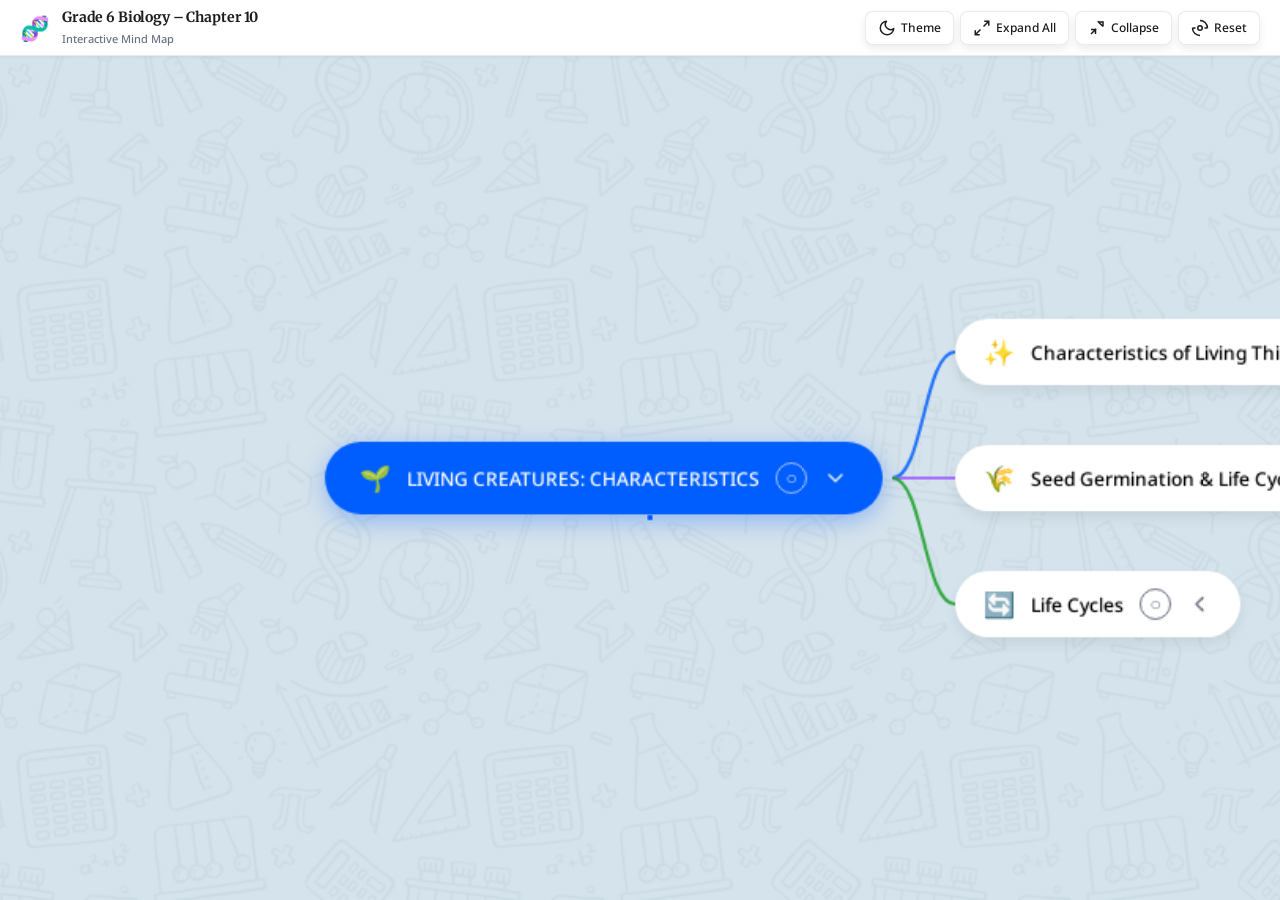
==== commit e79b22ba: "Add files via upload" ====
--- a/CBSE-6STD-Biology-CH10-LivingCreatures/index.html
+++ b/CBSE-6STD-Biology-CH10-LivingCreatures/index.html
@@ -99,5 +99,5 @@
     <script src="mindmap-data.js"></script>
     <script src="mindmap.js"></script>
 </body>
-
+0
 </html>
